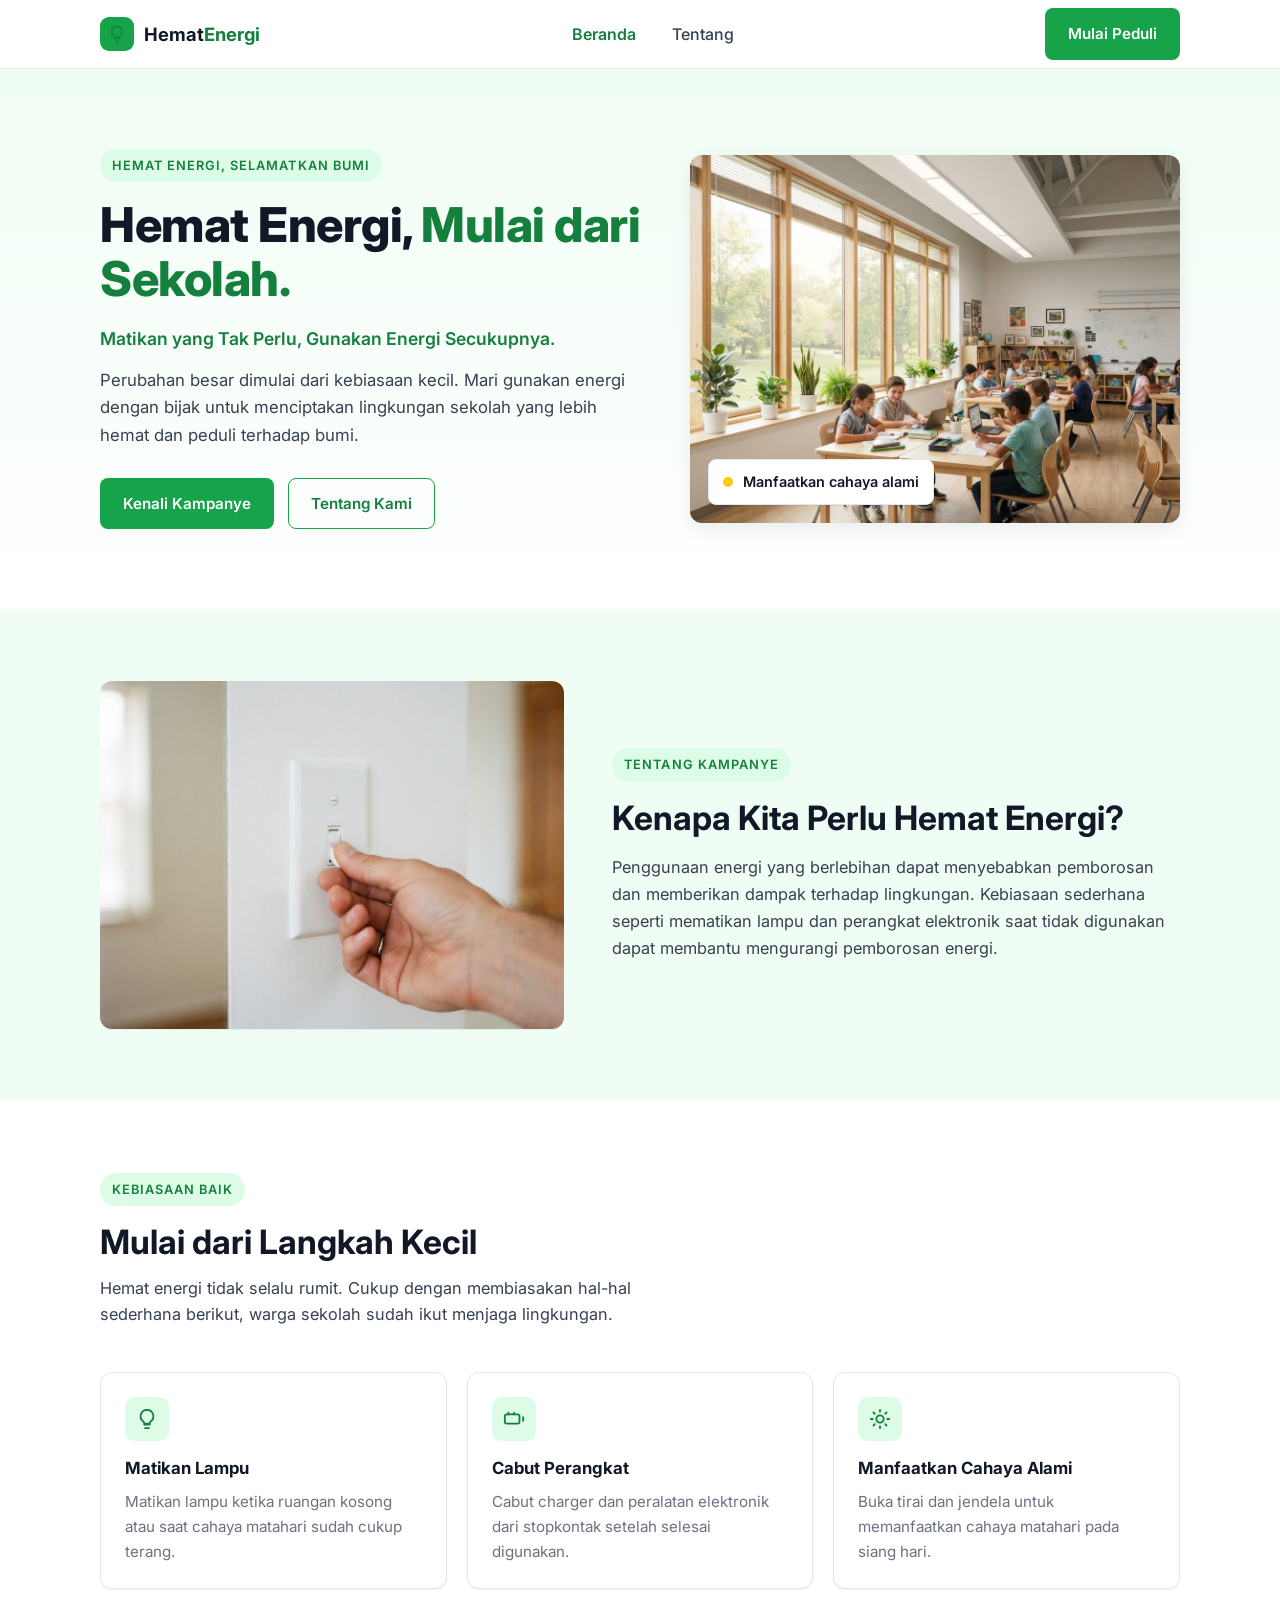
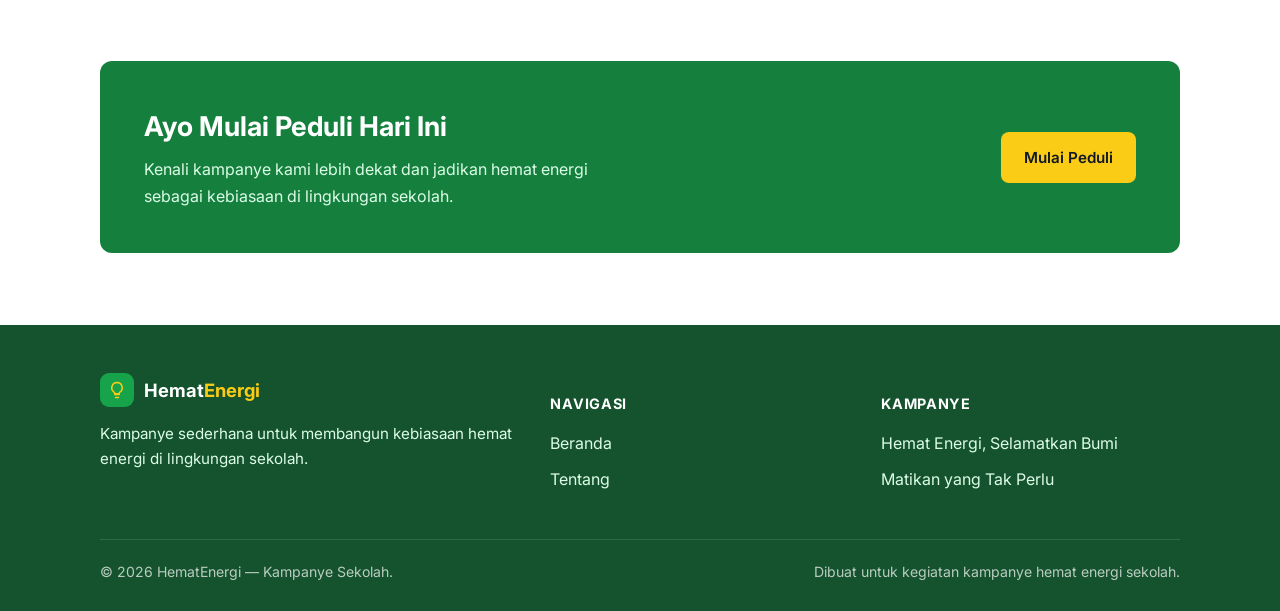
==== index.html @ 04ebcbec "first commit" ====
<!DOCTYPE html>
<html lang="id">
  <head>
    <meta charset="UTF-8" />
    <meta name="viewport" content="width=device-width, initial-scale=1.0" />
    <title>Hemat Energi, Selamatkan Bumi — Beranda</title>
    <meta
      name="description"
      content="Kampanye sederhana untuk mengajak warga sekolah membiasakan perilaku hemat energi. Matikan yang tak perlu, gunakan energi secukupnya."
    />
    <meta name="theme-color" content="#15803d" />
    <link
      rel="preconnect"
      href="https://fonts.googleapis.com"
    />
    <link rel="preconnect" href="https://fonts.gstatic.com" crossorigin />
    <link
      href="https://fonts.googleapis.com/css2?family=Inter:wght@400;500;600;700;800&display=swap"
      rel="stylesheet"
    />
    <link rel="stylesheet" href="css/style.css" />
  </head>
  <body>
    <!-- ===================== NAVBAR ===================== -->
    <header class="navbar">
      <div class="container navbar__inner">
        <a class="brand" href="index.html" aria-label="HematEnergi - Beranda">
          <span class="brand__mark" aria-hidden="true">
            <svg viewBox="0 0 24 24" fill="none" stroke="currentColor" stroke-width="2" stroke-linecap="round" stroke-linejoin="round">
              <path d="M9 18h6" />
              <path d="M10 22h4" />
              <path d="M12 2a7 7 0 0 0-4 12.7c.6.5 1 1.3 1 2.1V17h6v-.2c0-.8.4-1.6 1-2.1A7 7 0 0 0 12 2Z" />
            </svg>
          </span>
          <strong>Hemat<span>Energi</span></strong>
        </a>

        <nav aria-label="Navigasi utama">
          <ul class="nav-links" id="navLinks">
            <li><a href="index.html" class="is-active">Beranda</a></li>
            <li><a href="tentang.html">Tentang</a></li>
          </ul>
        </nav>

        <div class="nav-actions">
          <a href="tentang.html" class="btn btn--primary">Mulai Peduli</a>
          <button
            class="nav-toggle"
            aria-label="Buka menu navigasi"
            aria-controls="navLinks"
            aria-expanded="false"
          >
            <span></span>
            <span></span>
            <span></span>
          </button>
        </div>
      </div>
    </header>

    <main>
      <!-- ===================== HERO ===================== -->
      <section class="hero">
        <div class="container hero__grid">
          <div class="hero__content reveal">
            <span class="eyebrow">Hemat Energi, Selamatkan Bumi</span>
            <h1 class="hero__title">
              Hemat Energi, <em>Mulai dari Sekolah.</em>
            </h1>
            <p class="hero__tagline">
              Matikan yang Tak Perlu, Gunakan Energi Secukupnya.
            </p>
            <p class="hero__desc">
              Perubahan besar dimulai dari kebiasaan kecil. Mari gunakan energi
              dengan bijak untuk menciptakan lingkungan sekolah yang lebih hemat
              dan peduli terhadap bumi.
            </p>
            <div class="hero__actions">
              <a href="#kampanye" class="btn btn--primary">Kenali Kampanye</a>
              <a href="tentang.html" class="btn btn--ghost">Tentang Kami</a>
            </div>
          </div>

          <div class="hero__media reveal">
            <img
              src="assets/hero.png"
              alt="Ruang kelas sekolah yang terang oleh cahaya matahari alami dengan lampu hemat energi"
            />
            <div class="hero__badge">
              <span class="dot" aria-hidden="true"></span>
              Manfaatkan cahaya alami
            </div>
          </div>
        </div>
      </section>

      <!-- ===================== KENAPA HEMAT ENERGI ===================== -->
      <section class="section section--muted" id="kampanye">
        <div class="container info__grid">
          <div class="info__media reveal">
            <img
              src="assets/why.png"
              alt="Tangan mematikan saklar lampu di dinding saat ruangan tidak digunakan"
            />
          </div>
          <div class="info__body reveal">
            <span class="eyebrow">Tentang Kampanye</span>
            <h2 class="section-title">Kenapa Kita Perlu Hemat Energi?</h2>
            <p class="section-text">
              Penggunaan energi yang berlebihan dapat menyebabkan pemborosan dan
              memberikan dampak terhadap lingkungan. Kebiasaan sederhana seperti
              mematikan lampu dan perangkat elektronik saat tidak digunakan dapat
              membantu mengurangi pemborosan energi.
            </p>
          </div>
        </div>
      </section>

      <!-- ===================== KEBIASAAN SEDERHANA ===================== -->
      <section class="section">
        <div class="container">
          <div class="reveal" style="max-width: 60ch;">
            <span class="eyebrow">Kebiasaan Baik</span>
            <h2 class="section-title">Mulai dari Langkah Kecil</h2>
            <p class="section-text" style="margin-top: 12px;">
              Hemat energi tidak selalu rumit. Cukup dengan membiasakan hal-hal
              sederhana berikut, warga sekolah sudah ikut menjaga lingkungan.
            </p>
          </div>

          <div class="cards">
            <article class="card reveal">
              <span class="card__icon" aria-hidden="true">
                <svg viewBox="0 0 24 24" fill="none" stroke="currentColor" stroke-width="2" stroke-linecap="round" stroke-linejoin="round">
                  <path d="M9 18h6" /><path d="M10 22h4" />
                  <path d="M12 2a7 7 0 0 0-4 12.7c.6.5 1 1.3 1 2.1V17h6v-.2c0-.8.4-1.6 1-2.1A7 7 0 0 0 12 2Z" />
                </svg>
              </span>
              <h3>Matikan Lampu</h3>
              <p>
                Matikan lampu ketika ruangan kosong atau saat cahaya matahari
                sudah cukup terang.
              </p>
            </article>

            <article class="card reveal">
              <span class="card__icon" aria-hidden="true">
                <svg viewBox="0 0 24 24" fill="none" stroke="currentColor" stroke-width="2" stroke-linecap="round" stroke-linejoin="round">
                  <rect x="2" y="7" width="16" height="10" rx="2" />
                  <path d="M22 10v4" /><path d="M6 7V5" /><path d="M12 7V5" />
                </svg>
              </span>
              <h3>Cabut Perangkat</h3>
              <p>
                Cabut charger dan peralatan elektronik dari stopkontak setelah
                selesai digunakan.
              </p>
            </article>

            <article class="card reveal">
              <span class="card__icon" aria-hidden="true">
                <svg viewBox="0 0 24 24" fill="none" stroke="currentColor" stroke-width="2" stroke-linecap="round" stroke-linejoin="round">
                  <circle cx="12" cy="12" r="4" />
                  <path d="M12 2v2" /><path d="M12 20v2" /><path d="m4.9 4.9 1.4 1.4" />
                  <path d="m17.7 17.7 1.4 1.4" /><path d="M2 12h2" /><path d="M20 12h2" />
                  <path d="m6.3 17.7-1.4 1.4" /><path d="m19.1 4.9-1.4 1.4" />
                </svg>
              </span>
              <h3>Manfaatkan Cahaya Alami</h3>
              <p>
                Buka tirai dan jendela untuk memanfaatkan cahaya matahari pada
                siang hari.
              </p>
            </article>
          </div>
        </div>
      </section>

      <!-- ===================== CTA ===================== -->
      <section class="section" style="padding-top: 0;">
        <div class="container">
          <div class="cta reveal">
            <div>
              <h2>Ayo Mulai Peduli Hari Ini</h2>
              <p>
                Kenali kampanye kami lebih dekat dan jadikan hemat energi sebagai
                kebiasaan di lingkungan sekolah.
              </p>
            </div>
            <a href="tentang.html" class="btn btn--accent">Mulai Peduli</a>
          </div>
        </div>
      </section>
    </main>

    <!-- ===================== FOOTER ===================== -->
    <footer class="footer">
      <div class="container">
        <div class="footer__grid">
          <div>
            <a class="brand" href="index.html">
              <span class="brand__mark" aria-hidden="true">
                <svg viewBox="0 0 24 24" fill="none" stroke="currentColor" stroke-width="2" stroke-linecap="round" stroke-linejoin="round">
                  <path d="M9 18h6" /><path d="M10 22h4" />
                  <path d="M12 2a7 7 0 0 0-4 12.7c.6.5 1 1.3 1 2.1V17h6v-.2c0-.8.4-1.6 1-2.1A7 7 0 0 0 12 2Z" />
                </svg>
              </span>
              <strong>Hemat<span>Energi</span></strong>
            </a>
            <p class="footer__about">
              Kampanye sederhana untuk membangun kebiasaan hemat energi di
              lingkungan sekolah.
            </p>
          </div>

          <div>
            <h4>Navigasi</h4>
            <ul>
              <li><a href="index.html">Beranda</a></li>
              <li><a href="tentang.html">Tentang</a></li>
            </ul>
          </div>

          <div>
            <h4>Kampanye</h4>
            <ul>
              <li>Hemat Energi, Selamatkan Bumi</li>
              <li>Matikan yang Tak Perlu</li>
            </ul>
          </div>
        </div>

        <div class="footer__bottom">
          <span>&copy; <span data-year>2026</span> HematEnergi — Kampanye Sekolah.</span>
          <span>Dibuat untuk kegiatan kampanye hemat energi sekolah.</span>
        </div>
      </div>
    </footer>

    <script src="js/script.js"></script>
  </body>
</html>
---- css/style.css ----
/* =========================================================
   Hemat Energi, Selamatkan Bumi — Fase 1
   Stylesheet utama
   ========================================================= */

/* ---------- Design Tokens ---------- */
:root {
  --green-900: #14532d;
  --green-700: #15803d;
  --green-600: #16a34a;
  --green-100: #dcfce7;
  --green-50: #f0fdf4;

  --yellow-500: #eab308;
  --yellow-400: #facc15;
  --yellow-100: #fef9c3;

  --white: #ffffff;
  --ink-900: #111827;
  --ink-700: #374151;
  --ink-500: #6b7280;
  --line: #e5e7eb;

  --radius: 12px;
  --radius-sm: 8px;
  --shadow-sm: 0 1px 2px rgba(17, 24, 39, 0.06);
  --shadow-md: 0 6px 18px rgba(17, 24, 39, 0.08);

  --container: 1120px;
  --font: "Inter", system-ui, -apple-system, "Segoe UI", Roboto, Helvetica, Arial, sans-serif;
}

/* ---------- Reset ---------- */
*,
*::before,
*::after {
  box-sizing: border-box;
}

html {
  scroll-behavior: smooth;
}

body {
  margin: 0;
  font-family: var(--font);
  color: var(--ink-900);
  background-color: var(--white);
  line-height: 1.65;
  -webkit-font-smoothing: antialiased;
}

img {
  max-width: 100%;
  height: auto;
  display: block;
}

a {
  color: inherit;
  text-decoration: none;
}

h1,
h2,
h3,
p {
  margin: 0;
}

/* ---------- Layout Helpers ---------- */
.container {
  width: 100%;
  max-width: var(--container);
  margin-inline: auto;
  padding-inline: 20px;
}

.section {
  padding-block: 72px;
}

.section--muted {
  background-color: var(--green-50);
}

.eyebrow {
  display: inline-block;
  font-size: 0.8rem;
  font-weight: 600;
  letter-spacing: 0.08em;
  text-transform: uppercase;
  color: var(--green-700);
  background-color: var(--green-100);
  padding: 6px 12px;
  border-radius: 999px;
  margin-bottom: 16px;
}

.section-title {
  font-size: clamp(1.5rem, 3vw, 2.1rem);
  font-weight: 700;
  color: var(--ink-900);
  line-height: 1.2;
}

.section-text {
  color: var(--ink-700);
  font-size: 1.02rem;
  max-width: 62ch;
}

/* ---------- Buttons ---------- */
.btn {
  display: inline-flex;
  align-items: center;
  justify-content: center;
  gap: 8px;
  font-weight: 600;
  font-size: 0.95rem;
  padding: 12px 22px;
  border-radius: var(--radius-sm);
  border: 1px solid transparent;
  cursor: pointer;
  transition: background-color 0.2s ease, color 0.2s ease,
    border-color 0.2s ease, transform 0.15s ease;
}

.btn--primary {
  background-color: var(--green-600);
  color: var(--white);
}

.btn--primary:hover {
  background-color: var(--green-700);
  transform: translateY(-1px);
}

.btn--accent {
  background-color: var(--yellow-400);
  color: var(--ink-900);
}

.btn--accent:hover {
  background-color: var(--yellow-500);
  transform: translateY(-1px);
}

.btn--ghost {
  background-color: transparent;
  color: var(--green-700);
  border-color: var(--green-600);
}

.btn--ghost:hover {
  background-color: var(--green-50);
}

/* ---------- Navbar ---------- */
.navbar {
  position: sticky;
  top: 0;
  z-index: 50;
  background-color: rgba(255, 255, 255, 0.92);
  backdrop-filter: saturate(160%) blur(6px);
  border-bottom: 1px solid var(--line);
}

.navbar__inner {
  display: flex;
  align-items: center;
  justify-content: space-between;
  height: 68px;
}

.brand {
  display: flex;
  align-items: center;
  gap: 10px;
  font-weight: 700;
  font-size: 1.15rem;
  color: var(--ink-900);
}

.brand__mark {
  display: inline-flex;
  align-items: center;
  justify-content: center;
  width: 34px;
  height: 34px;
  border-radius: 9px;
  background-color: var(--green-600);
  color: var(--white);
}

.brand__mark svg {
  width: 18px;
  height: 18px;
}

.brand strong {
  font-weight: 700;
}
.brand span {
  color: var(--green-700);
}

.nav-links {
  display: flex;
  align-items: center;
  gap: 8px;
  list-style: none;
  margin: 0;
  padding: 0;
}

.nav-links a {
  display: inline-block;
  padding: 8px 14px;
  border-radius: var(--radius-sm);
  font-weight: 500;
  color: var(--ink-700);
  transition: color 0.2s ease, background-color 0.2s ease;
}

.nav-links a:hover {
  color: var(--green-700);
  background-color: var(--green-50);
}

.nav-links a.is-active {
  color: var(--green-700);
  font-weight: 600;
}

.nav-actions {
  display: flex;
  align-items: center;
  gap: 12px;
}

/* Hamburger */
.nav-toggle {
  display: none;
  flex-direction: column;
  justify-content: center;
  gap: 5px;
  width: 42px;
  height: 42px;
  border: 1px solid var(--line);
  border-radius: var(--radius-sm);
  background-color: var(--white);
  cursor: pointer;
}

.nav-toggle span {
  display: block;
  width: 20px;
  height: 2px;
  margin-inline: auto;
  background-color: var(--ink-900);
  transition: transform 0.25s ease, opacity 0.2s ease;
}

/* ---------- Hero ---------- */
.hero {
  padding-block: 80px;
  background: linear-gradient(180deg, var(--green-50) 0%, var(--white) 100%);
}

.hero__grid {
  display: grid;
  grid-template-columns: 1.05fr 0.95fr;
  gap: 48px;
  align-items: center;
}

.hero__title {
  font-size: clamp(2rem, 4.5vw, 3rem);
  font-weight: 800;
  line-height: 1.12;
  letter-spacing: -0.01em;
  color: var(--ink-900);
}

.hero__title em {
  font-style: normal;
  color: var(--green-700);
}

.hero__tagline {
  margin-top: 18px;
  font-size: 1.1rem;
  font-weight: 600;
  color: var(--green-700);
}

.hero__desc {
  margin-top: 14px;
  font-size: 1.05rem;
  color: var(--ink-700);
  max-width: 54ch;
}

.hero__actions {
  margin-top: 28px;
  display: flex;
  flex-wrap: wrap;
  gap: 14px;
}

.hero__media {
  position: relative;
}

.hero__media img {
  width: 100%;
  border-radius: var(--radius);
  box-shadow: var(--shadow-md);
  object-fit: cover;
  aspect-ratio: 4 / 3;
}

.hero__badge {
  position: absolute;
  left: 18px;
  bottom: 18px;
  display: flex;
  align-items: center;
  gap: 10px;
  background-color: var(--white);
  border: 1px solid var(--line);
  border-radius: var(--radius-sm);
  padding: 10px 14px;
  box-shadow: var(--shadow-sm);
  font-size: 0.9rem;
  font-weight: 600;
  color: var(--ink-900);
}

.hero__badge .dot {
  width: 10px;
  height: 10px;
  border-radius: 50%;
  background-color: var(--yellow-400);
}

/* ---------- Info / Why ---------- */
.info__grid {
  display: grid;
  grid-template-columns: 0.9fr 1.1fr;
  gap: 48px;
  align-items: center;
}

.info__media img {
  width: 100%;
  border-radius: var(--radius);
  box-shadow: var(--shadow-sm);
  object-fit: cover;
  aspect-ratio: 4 / 3;
}

.info__body .section-title {
  margin-bottom: 16px;
}

/* Simple value cards (perilaku, bukan data) */
.cards {
  display: grid;
  grid-template-columns: repeat(3, 1fr);
  gap: 20px;
  margin-top: 44px;
}

.card {
  background-color: var(--white);
  border: 1px solid var(--line);
  border-radius: var(--radius);
  padding: 24px;
  box-shadow: var(--shadow-sm);
  transition: transform 0.2s ease, box-shadow 0.2s ease;
}

.card:hover {
  transform: translateY(-3px);
  box-shadow: var(--shadow-md);
}

.card__icon {
  display: inline-flex;
  align-items: center;
  justify-content: center;
  width: 44px;
  height: 44px;
  border-radius: 10px;
  background-color: var(--green-100);
  color: var(--green-700);
  margin-bottom: 14px;
}

.card__icon svg {
  width: 22px;
  height: 22px;
}

.card h3 {
  font-size: 1.05rem;
  font-weight: 700;
  margin-bottom: 6px;
}

.card p {
  color: var(--ink-500);
  font-size: 0.95rem;
}

/* ---------- CTA strip ---------- */
.cta {
  background-color: var(--green-700);
  color: var(--white);
  border-radius: var(--radius);
  padding: 44px;
  display: flex;
  align-items: center;
  justify-content: space-between;
  gap: 24px;
  flex-wrap: wrap;
}

.cta h2 {
  font-size: clamp(1.3rem, 2.5vw, 1.7rem);
  font-weight: 700;
}

.cta p {
  color: var(--green-100);
  margin-top: 6px;
  max-width: 48ch;
}

/* ---------- Page header (Tentang) ---------- */
.page-header {
  background: linear-gradient(180deg, var(--green-50) 0%, var(--white) 100%);
  padding-block: 64px;
  border-bottom: 1px solid var(--line);
}

.page-header h1 {
  font-size: clamp(1.8rem, 4vw, 2.6rem);
  font-weight: 800;
  color: var(--ink-900);
}

.page-header p {
  margin-top: 12px;
  color: var(--ink-700);
  font-size: 1.05rem;
  max-width: 60ch;
}

/* ---------- About content ---------- */
.prose h2 {
  font-size: 1.4rem;
  font-weight: 700;
  margin-bottom: 12px;
  color: var(--ink-900);
}

.prose p {
  color: var(--ink-700);
  margin-bottom: 18px;
}

.about__grid {
  display: grid;
  grid-template-columns: repeat(2, 1fr);
  gap: 24px;
  margin-top: 12px;
}

.panel {
  background-color: var(--white);
  border: 1px solid var(--line);
  border-radius: var(--radius);
  padding: 26px;
  box-shadow: var(--shadow-sm);
}

.panel h3 {
  display: flex;
  align-items: center;
  gap: 10px;
  font-size: 1.1rem;
  font-weight: 700;
  margin-bottom: 12px;
}

.panel h3 svg {
  width: 20px;
  height: 20px;
  color: var(--green-700);
}

.panel ul {
  margin: 0;
  padding-left: 20px;
  color: var(--ink-700);
}

.panel ul li {
  margin-bottom: 8px;
}

/* Identity table */
.identity {
  margin-top: 28px;
  border: 1px solid var(--line);
  border-radius: var(--radius);
  overflow: hidden;
}

.identity__head {
  background-color: var(--green-700);
  color: var(--white);
  padding: 16px 22px;
  font-weight: 700;
}

.identity dl {
  margin: 0;
  display: grid;
  grid-template-columns: 220px 1fr;
}

.identity dt,
.identity dd {
  margin: 0;
  padding: 14px 22px;
  border-top: 1px solid var(--line);
}

.identity dt {
  font-weight: 600;
  color: var(--ink-900);
  background-color: var(--green-50);
}

.identity dd {
  color: var(--ink-700);
}

/* ---------- Footer ---------- */
.footer {
  background-color: var(--green-900);
  color: var(--green-100);
  padding-block: 48px 28px;
}

.footer__grid {
  display: grid;
  grid-template-columns: 1.4fr 1fr 1fr;
  gap: 32px;
}

.footer .brand {
  color: var(--white);
}

.footer .brand span {
  color: var(--yellow-400);
}

.footer__about {
  margin-top: 14px;
  color: var(--green-100);
  max-width: 42ch;
  font-size: 0.95rem;
}

.footer h4 {
  color: var(--white);
  font-size: 0.9rem;
  letter-spacing: 0.05em;
  text-transform: uppercase;
  margin-bottom: 14px;
}

.footer ul {
  list-style: none;
  margin: 0;
  padding: 0;
}

.footer ul li {
  margin-bottom: 10px;
}

.footer ul a {
  color: var(--green-100);
  transition: color 0.2s ease;
}

.footer ul a:hover {
  color: var(--yellow-400);
}

.footer__bottom {
  margin-top: 36px;
  padding-top: 20px;
  border-top: 1px solid rgba(255, 255, 255, 0.12);
  display: flex;
  align-items: center;
  justify-content: space-between;
  gap: 12px;
  flex-wrap: wrap;
  font-size: 0.88rem;
  color: rgba(255, 255, 255, 0.7);
}

/* ---------- Subtle reveal animation ---------- */
.reveal {
  opacity: 0;
  transform: translateY(16px);
  transition: opacity 0.6s ease, transform 0.6s ease;
}

.reveal.is-visible {
  opacity: 1;
  transform: none;
}

@media (prefers-reduced-motion: reduce) {
  html {
    scroll-behavior: auto;
  }
  .reveal {
    opacity: 1;
    transform: none;
    transition: none;
  }
}

/* =========================================================
   Responsive
   ========================================================= */
@media (max-width: 900px) {
  .hero__grid,
  .info__grid {
    grid-template-columns: 1fr;
    gap: 36px;
  }

  .info__media {
    order: -1;
  }

  .cards {
    grid-template-columns: 1fr 1fr;
  }

  .footer__grid {
    grid-template-columns: 1fr 1fr;
  }
}

@media (max-width: 720px) {
  .nav-toggle {
    display: flex;
  }

  .nav-links {
    position: absolute;
    top: 68px;
    left: 0;
    right: 0;
    flex-direction: column;
    align-items: stretch;
    gap: 4px;
    background-color: var(--white);
    border-bottom: 1px solid var(--line);
    padding: 12px 20px 18px;
    box-shadow: var(--shadow-md);
    display: none;
  }

  .nav-links.is-open {
    display: flex;
  }

  .nav-links a {
    padding: 12px 14px;
  }

  /* Keep CTA button visible in navbar but hide on very small screens */
  .nav-actions .btn {
    padding: 10px 16px;
    font-size: 0.9rem;
  }
}

@media (max-width: 560px) {
  .section {
    padding-block: 52px;
  }

  .cards,
  .about__grid,
  .footer__grid {
    grid-template-columns: 1fr;
  }

  .identity dl {
    grid-template-columns: 1fr;
  }

  .identity dt {
    border-top: 1px solid var(--line);
  }

  .identity dd {
    border-top: none;
    padding-top: 4px;
  }

  .cta {
    padding: 28px;
  }

  .hero__actions {
    width: 100%;
  }

  .hero__actions .btn {
    flex: 1 1 auto;
  }
}
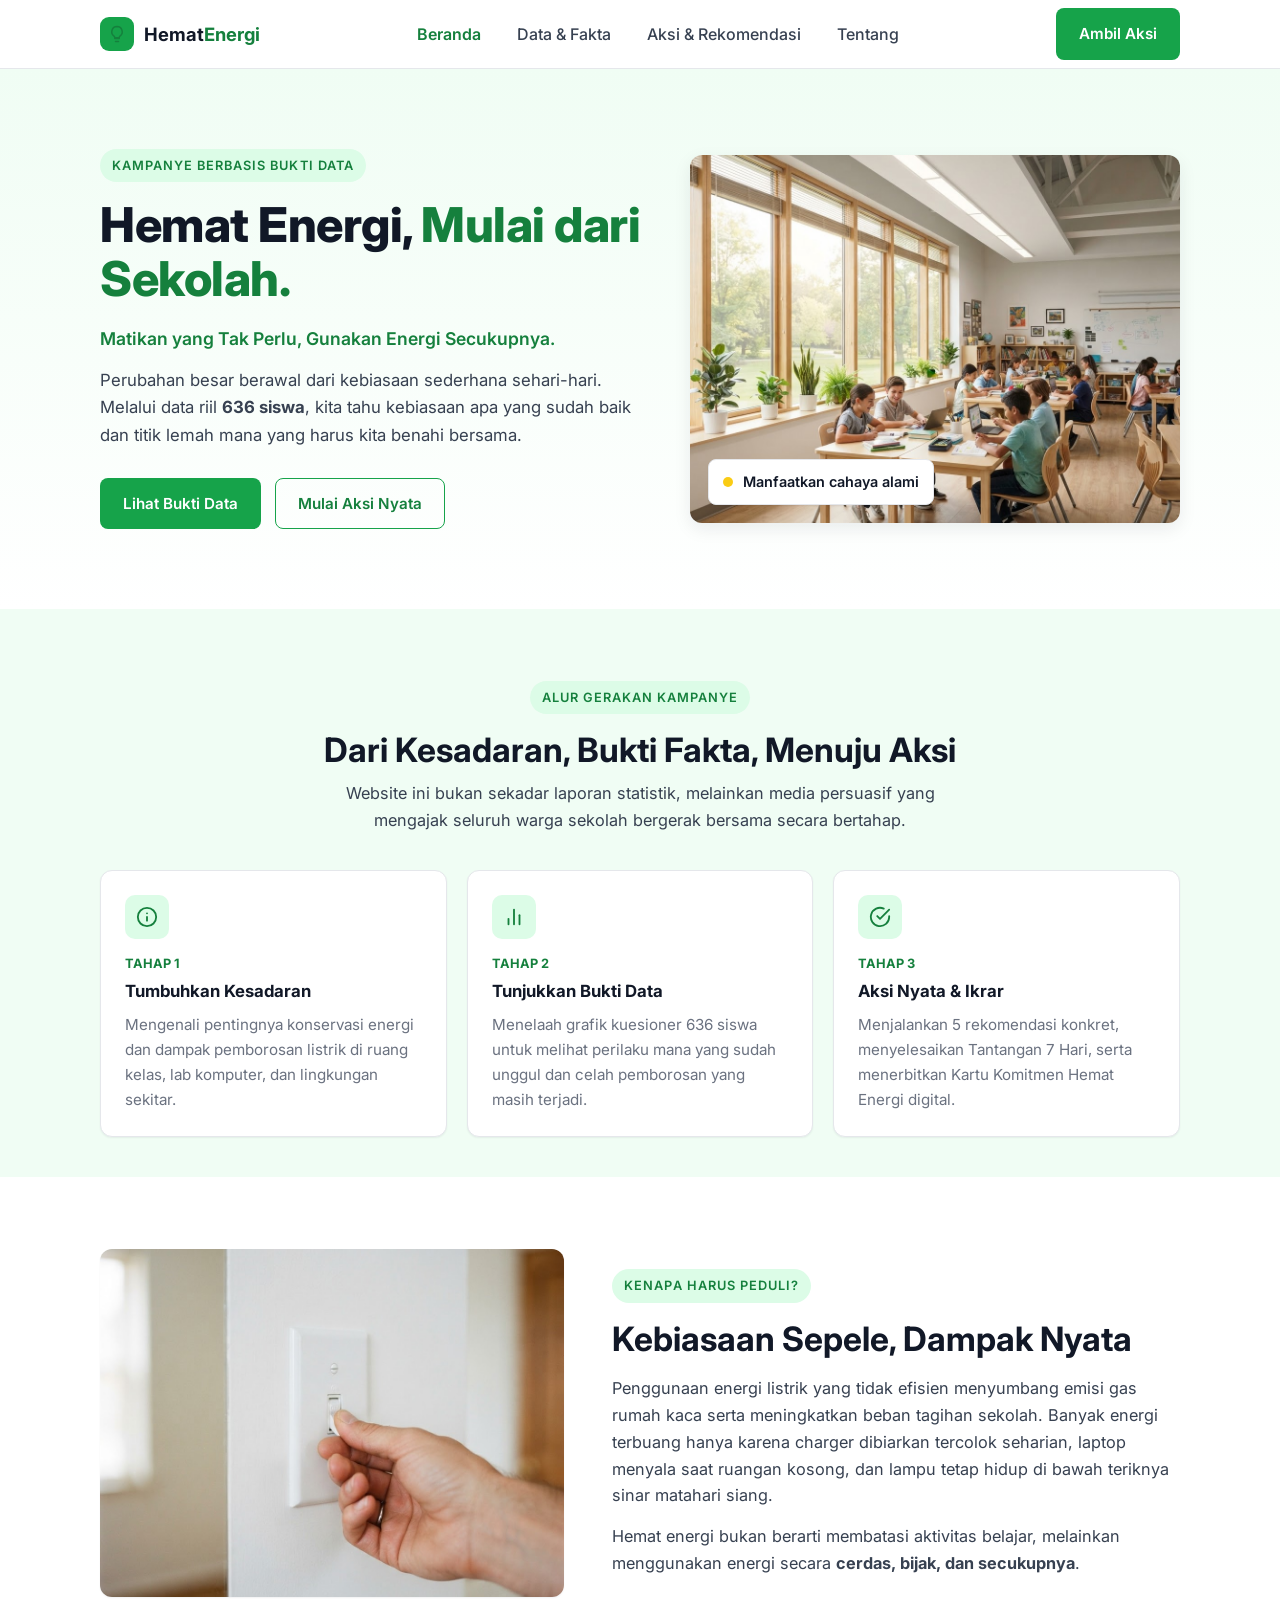
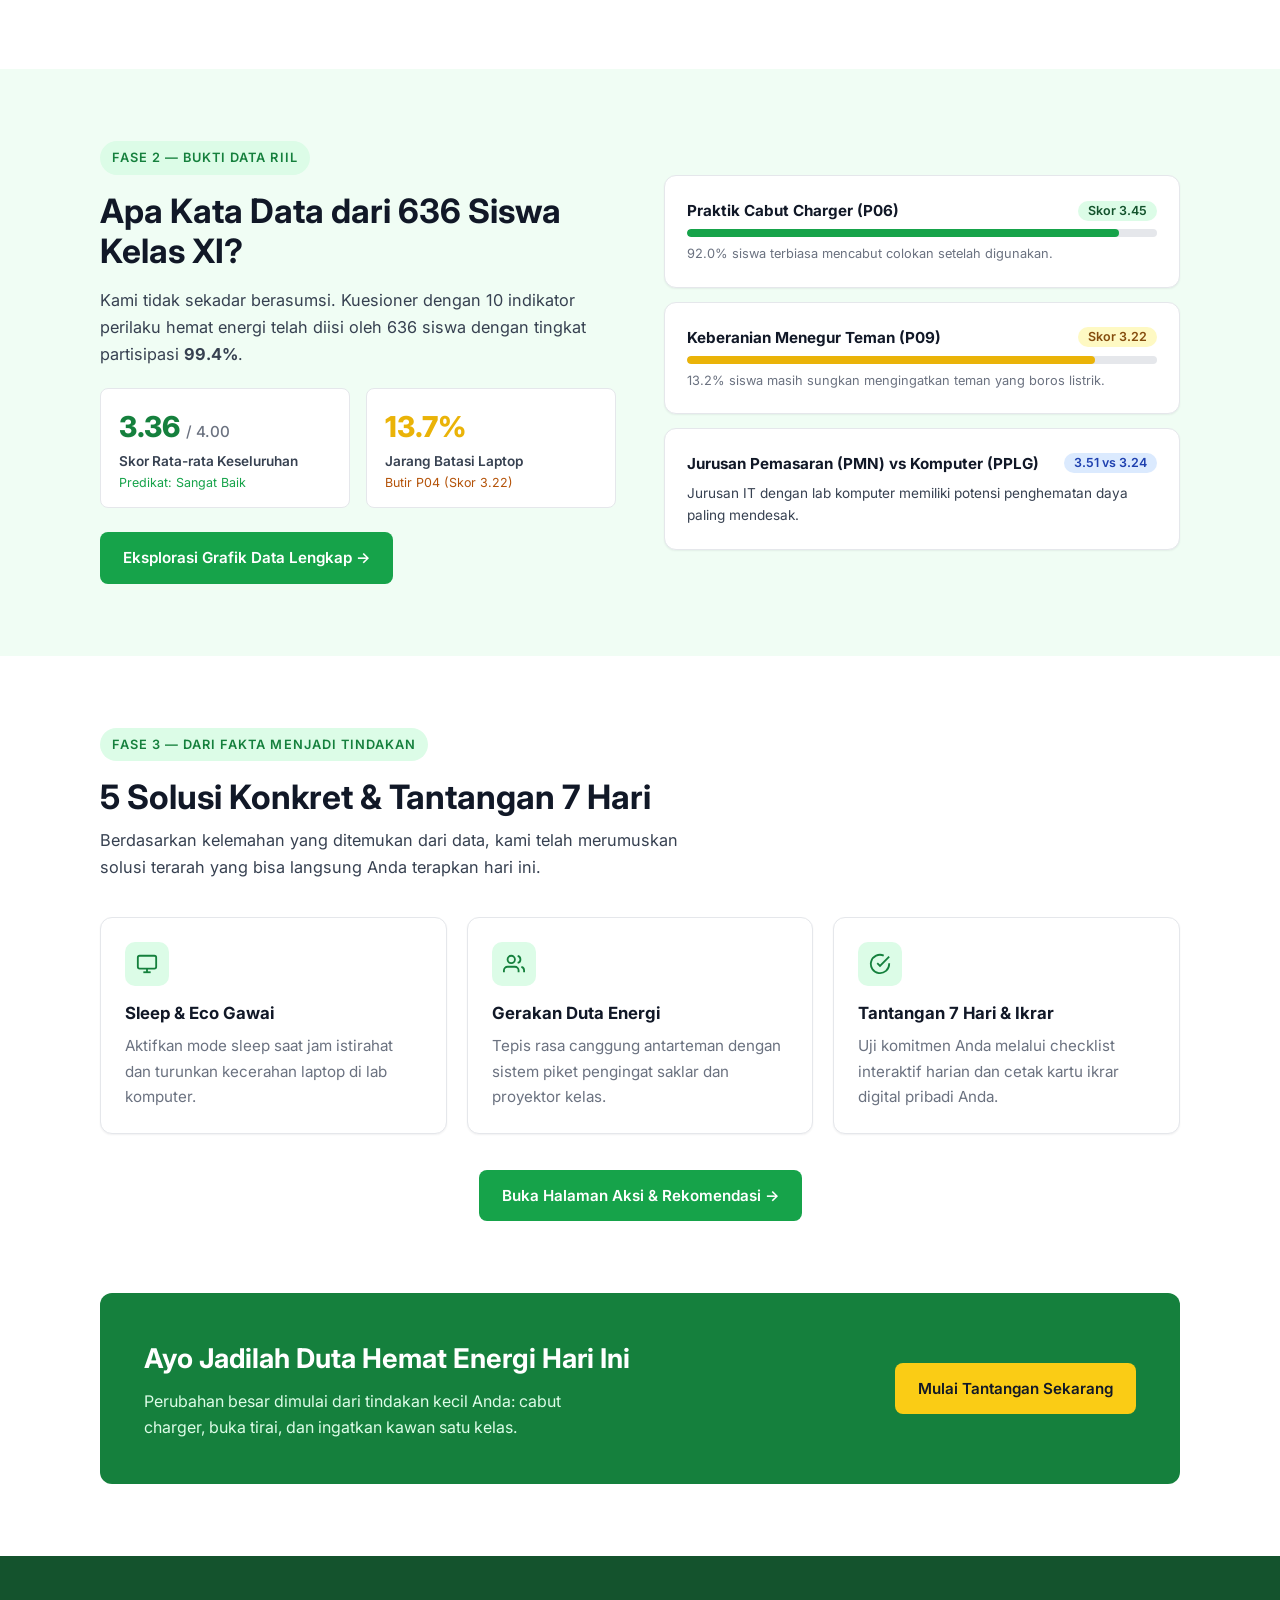
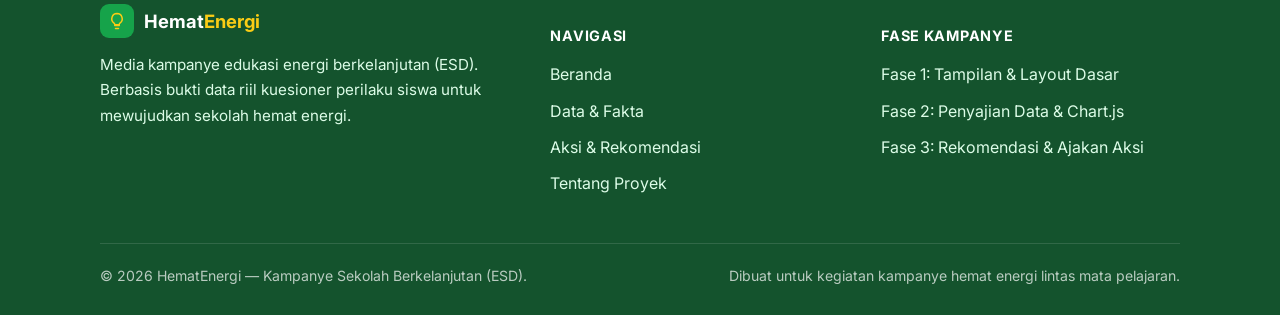
==== commit cf978ba9: "Update kampanye hemat energi" ====
--- a/index.html
+++ b/index.html
@@ -6,13 +6,10 @@
     <title>Hemat Energi, Selamatkan Bumi — Beranda</title>
     <meta
       name="description"
-      content="Kampanye sederhana untuk mengajak warga sekolah membiasakan perilaku hemat energi. Matikan yang tak perlu, gunakan energi secukupnya."
+      content="Kampanye persuasif berbasis bukti data untuk mengajak seluruh warga sekolah membiasakan perilaku hemat energi. Matikan yang tak perlu, gunakan energi secukupnya."
     />
     <meta name="theme-color" content="#15803d" />
-    <link
-      rel="preconnect"
-      href="https://fonts.googleapis.com"
-    />
+    <link rel="preconnect" href="https://fonts.googleapis.com" />
     <link rel="preconnect" href="https://fonts.gstatic.com" crossorigin />
     <link
       href="https://fonts.googleapis.com/css2?family=Inter:wght@400;500;600;700;800&display=swap"
@@ -38,12 +35,14 @@
         <nav aria-label="Navigasi utama">
           <ul class="nav-links" id="navLinks">
             <li><a href="index.html" class="is-active">Beranda</a></li>
+            <li><a href="data.html">Data &amp; Fakta</a></li>
+            <li><a href="aksi.html">Aksi &amp; Rekomendasi</a></li>
             <li><a href="tentang.html">Tentang</a></li>
           </ul>
         </nav>
 
         <div class="nav-actions">
-          <a href="tentang.html" class="btn btn--primary">Mulai Peduli</a>
+          <a href="aksi.html" class="btn btn--primary">Ambil Aksi</a>
           <button
             class="nav-toggle"
             aria-label="Buka menu navigasi"
@@ -63,7 +62,7 @@
       <section class="hero">
         <div class="container hero__grid">
           <div class="hero__content reveal">
-            <span class="eyebrow">Hemat Energi, Selamatkan Bumi</span>
+            <span class="eyebrow">Kampanye Berbasis Bukti Data</span>
             <h1 class="hero__title">
               Hemat Energi, <em>Mulai dari Sekolah.</em>
             </h1>
@@ -71,13 +70,13 @@
               Matikan yang Tak Perlu, Gunakan Energi Secukupnya.
             </p>
             <p class="hero__desc">
-              Perubahan besar dimulai dari kebiasaan kecil. Mari gunakan energi
-              dengan bijak untuk menciptakan lingkungan sekolah yang lebih hemat
-              dan peduli terhadap bumi.
+              Perubahan besar berawal dari kebiasaan sederhana sehari-hari. 
+              Melalui data riil <strong>636 siswa</strong>, kita tahu kebiasaan apa yang sudah baik 
+              dan titik lemah mana yang harus kita benahi bersama.
             </p>
             <div class="hero__actions">
-              <a href="#kampanye" class="btn btn--primary">Kenali Kampanye</a>
-              <a href="tentang.html" class="btn btn--ghost">Tentang Kami</a>
+              <a href="data.html" class="btn btn--primary">Lihat Bukti Data</a>
+              <a href="aksi.html" class="btn btn--ghost">Mulai Aksi Nyata</a>
             </div>
           </div>
 
@@ -94,8 +93,68 @@
         </div>
       </section>
 
+      <!-- ===================== ALUR KAMPANYE ===================== -->
+      <section class="section section--muted" style="padding-bottom: 40px;">
+        <div class="container">
+          <div class="reveal" style="text-align: center; max-width: 68ch; margin-inline: auto; margin-bottom: 36px;">
+            <span class="eyebrow">Alur Gerakan Kampanye</span>
+            <h2 class="section-title">Dari Kesadaran, Bukti Fakta, Menuju Aksi</h2>
+            <p class="section-text" style="margin-inline: auto; margin-top: 10px;">
+              Website ini bukan sekadar laporan statistik, melainkan media persuasif yang mengajak 
+              seluruh warga sekolah bergerak bersama secara bertahap.
+            </p>
+          </div>
+
+          <div class="cards" style="margin-top: 0;">
+            <article class="card reveal">
+              <span class="card__icon" aria-hidden="true">
+                <svg viewBox="0 0 24 24" fill="none" stroke="currentColor" stroke-width="2" stroke-linecap="round" stroke-linejoin="round">
+                  <circle cx="12" cy="12" r="10" />
+                  <path d="M12 16v-4" />
+                  <path d="M12 8h.01" />
+                </svg>
+              </span>
+              <div style="font-size: 0.8rem; font-weight: 700; color: var(--green-700); text-transform: uppercase;">Tahap 1</div>
+              <h3 style="margin-top: 4px;">Tumbuhkan Kesadaran</h3>
+              <p>
+                Mengenali pentingnya konservasi energi dan dampak pemborosan listrik di ruang kelas, lab komputer, dan lingkungan sekitar.
+              </p>
+            </article>
+
+            <article class="card reveal">
+              <span class="card__icon" aria-hidden="true">
+                <svg viewBox="0 0 24 24" fill="none" stroke="currentColor" stroke-width="2" stroke-linecap="round" stroke-linejoin="round">
+                  <line x1="18" y1="20" x2="18" y2="10" />
+                  <line x1="12" y1="20" x2="12" y2="4" />
+                  <line x1="6" y1="20" x2="6" y2="14" />
+                </svg>
+              </span>
+              <div style="font-size: 0.8rem; font-weight: 700; color: var(--green-700); text-transform: uppercase;">Tahap 2</div>
+              <h3 style="margin-top: 4px;">Tunjukkan Bukti Data</h3>
+              <p>
+                Menelaah grafik kuesioner 636 siswa untuk melihat perilaku mana yang sudah unggul dan celah pemborosan yang masih terjadi.
+              </p>
+            </article>
+
+            <article class="card reveal">
+              <span class="card__icon" aria-hidden="true">
+                <svg viewBox="0 0 24 24" fill="none" stroke="currentColor" stroke-width="2" stroke-linecap="round" stroke-linejoin="round">
+                  <path d="M22 11.08V12a10 10 0 1 1-5.93-9.14" />
+                  <polyline points="22 4 12 14.01 9 11.01" />
+                </svg>
+              </span>
+              <div style="font-size: 0.8rem; font-weight: 700; color: var(--green-700); text-transform: uppercase;">Tahap 3</div>
+              <h3 style="margin-top: 4px;">Aksi Nyata &amp; Ikrar</h3>
+              <p>
+                Menjalankan 5 rekomendasi konkret, menyelesaikan Tantangan 7 Hari, serta menerbitkan Kartu Komitmen Hemat Energi digital.
+              </p>
+            </article>
+          </div>
+        </div>
+      </section>
+
       <!-- ===================== KENAPA HEMAT ENERGI ===================== -->
-      <section class="section section--muted" id="kampanye">
+      <section class="section" id="kampanye">
         <div class="container info__grid">
           <div class="info__media reveal">
             <img
@@ -104,90 +163,154 @@
             />
           </div>
           <div class="info__body reveal">
-            <span class="eyebrow">Tentang Kampanye</span>
-            <h2 class="section-title">Kenapa Kita Perlu Hemat Energi?</h2>
+            <span class="eyebrow">Kenapa Harus Peduli?</span>
+            <h2 class="section-title">Kebiasaan Sepele, Dampak Nyata</h2>
+            <p class="section-text" style="margin-bottom: 14px;">
+              Penggunaan energi listrik yang tidak efisien menyumbang emisi gas rumah kaca 
+              serta meningkatkan beban tagihan sekolah. Banyak energi terbuang hanya karena 
+              charger dibiarkan tercolok seharian, laptop menyala saat ruangan kosong, 
+              dan lampu tetap hidup di bawah teriknya sinar matahari siang.
+            </p>
             <p class="section-text">
-              Penggunaan energi yang berlebihan dapat menyebabkan pemborosan dan
-              memberikan dampak terhadap lingkungan. Kebiasaan sederhana seperti
-              mematikan lampu dan perangkat elektronik saat tidak digunakan dapat
-              membantu mengurangi pemborosan energi.
-            </p>
-          </div>
-        </div>
-      </section>
-
-      <!-- ===================== KEBIASAAN SEDERHANA ===================== -->
+              Hemat energi bukan berarti membatasi aktivitas belajar, melainkan 
+              menggunakan energi secara <strong>cerdas, bijak, dan secukupnya</strong>.
+            </p>
+          </div>
+        </div>
+      </section>
+
+      <!-- ===================== TEASER FASE 2: DATA & FAKTA ===================== -->
+      <section class="section section--muted">
+        <div class="container">
+          <div class="info__grid" style="grid-template-columns: 1fr 1fr;">
+            <div class="info__body reveal">
+              <span class="eyebrow">Fase 2 — Bukti Data Riil</span>
+              <h2 class="section-title">Apa Kata Data dari 636 Siswa Kelas XI?</h2>
+              <p class="section-text" style="margin-top: 12px; margin-bottom: 20px;">
+                Kami tidak sekadar berasumsi. Kuesioner dengan 10 indikator perilaku hemat energi 
+                telah diisi oleh 636 siswa dengan tingkat partisipasi <strong>99.4%</strong>.
+              </p>
+
+              <div style="display: flex; gap: 16px; margin-bottom: 24px; flex-wrap: wrap;">
+                <div style="background-color: var(--white); border: 1px solid var(--line); border-radius: var(--radius-sm); padding: 14px 18px; flex: 1 1 180px;">
+                  <div style="font-size: 1.8rem; font-weight: 800; color: var(--green-700);">3.36 <span style="font-size: 0.95rem; font-weight: 500; color: var(--ink-500);">/ 4.00</span></div>
+                  <div style="font-size: 0.85rem; color: var(--ink-700); font-weight: 600;">Skor Rata-rata Keseluruhan</div>
+                  <div style="font-size: 0.78rem; color: var(--green-600);">Predikat: Sangat Baik</div>
+                </div>
+
+                <div style="background-color: var(--white); border: 1px solid var(--line); border-radius: var(--radius-sm); padding: 14px 18px; flex: 1 1 180px;">
+                  <div style="font-size: 1.8rem; font-weight: 800; color: var(--yellow-500);">13.7%</div>
+                  <div style="font-size: 0.85rem; color: var(--ink-700); font-weight: 600;">Jarang Batasi Laptop</div>
+                  <div style="font-size: 0.78rem; color: #b45309;">Butir P04 (Skor 3.22)</div>
+                </div>
+              </div>
+
+              <a href="data.html" class="btn btn--primary">
+                Eksplorasi Grafik Data Lengkap &rarr;
+              </a>
+            </div>
+
+            <div class="reveal" style="display: flex; flex-direction: column; justify-content: center; gap: 14px;">
+              <div style="background-color: var(--white); border: 1px solid var(--line); border-radius: var(--radius); padding: 22px; box-shadow: var(--shadow-sm);">
+                <div style="display: flex; align-items: center; justify-content: space-between; margin-bottom: 6px;">
+                  <strong style="font-size: 0.95rem;">Praktik Cabut Charger (P06)</strong>
+                  <span class="badge badge--green">Skor 3.45</span>
+                </div>
+                <div style="width: 100%; height: 8px; background: var(--line); border-radius: 99px; overflow: hidden;">
+                  <div style="width: 92%; height: 100%; background: var(--green-600); border-radius: 99px;"></div>
+                </div>
+                <div style="font-size: 0.8rem; color: var(--ink-500); margin-top: 6px;">92.0% siswa terbiasa mencabut colokan setelah digunakan.</div>
+              </div>
+
+              <div style="background-color: var(--white); border: 1px solid var(--line); border-radius: var(--radius); padding: 22px; box-shadow: var(--shadow-sm);">
+                <div style="display: flex; align-items: center; justify-content: space-between; margin-bottom: 6px;">
+                  <strong style="font-size: 0.95rem;">Keberanian Menegur Teman (P09)</strong>
+                  <span class="badge badge--yellow">Skor 3.22</span>
+                </div>
+                <div style="width: 100%; height: 8px; background: var(--line); border-radius: 99px; overflow: hidden;">
+                  <div style="width: 86.8%; height: 100%; background: var(--yellow-500); border-radius: 99px;"></div>
+                </div>
+                <div style="font-size: 0.8rem; color: var(--ink-500); margin-top: 6px;">13.2% siswa masih sungkan mengingatkan teman yang boros listrik.</div>
+              </div>
+
+              <div style="background-color: var(--white); border: 1px solid var(--line); border-radius: var(--radius); padding: 22px; box-shadow: var(--shadow-sm);">
+                <div style="display: flex; align-items: center; justify-content: space-between; margin-bottom: 6px;">
+                  <strong style="font-size: 0.95rem;">Jurusan Pemasaran (PMN) vs Komputer (PPLG)</strong>
+                  <span class="badge badge--blue">3.51 vs 3.24</span>
+                </div>
+                <div style="font-size: 0.85rem; color: var(--ink-700); margin-top: 4px;">
+                  Jurusan IT dengan lab komputer memiliki potensi penghematan daya paling mendesak.
+                </div>
+              </div>
+            </div>
+          </div>
+        </div>
+      </section>
+
+      <!-- ===================== TEASER FASE 3: AKSI & REKOMENDASI ===================== -->
       <section class="section">
         <div class="container">
-          <div class="reveal" style="max-width: 60ch;">
-            <span class="eyebrow">Kebiasaan Baik</span>
-            <h2 class="section-title">Mulai dari Langkah Kecil</h2>
-            <p class="section-text" style="margin-top: 12px;">
-              Hemat energi tidak selalu rumit. Cukup dengan membiasakan hal-hal
-              sederhana berikut, warga sekolah sudah ikut menjaga lingkungan.
-            </p>
-          </div>
-
-          <div class="cards">
-            <article class="card reveal">
-              <span class="card__icon" aria-hidden="true">
-                <svg viewBox="0 0 24 24" fill="none" stroke="currentColor" stroke-width="2" stroke-linecap="round" stroke-linejoin="round">
-                  <path d="M9 18h6" /><path d="M10 22h4" />
-                  <path d="M12 2a7 7 0 0 0-4 12.7c.6.5 1 1.3 1 2.1V17h6v-.2c0-.8.4-1.6 1-2.1A7 7 0 0 0 12 2Z" />
-                </svg>
-              </span>
-              <h3>Matikan Lampu</h3>
-              <p>
-                Matikan lampu ketika ruangan kosong atau saat cahaya matahari
-                sudah cukup terang.
-              </p>
-            </article>
-
-            <article class="card reveal">
-              <span class="card__icon" aria-hidden="true">
-                <svg viewBox="0 0 24 24" fill="none" stroke="currentColor" stroke-width="2" stroke-linecap="round" stroke-linejoin="round">
-                  <rect x="2" y="7" width="16" height="10" rx="2" />
-                  <path d="M22 10v4" /><path d="M6 7V5" /><path d="M12 7V5" />
-                </svg>
-              </span>
-              <h3>Cabut Perangkat</h3>
-              <p>
-                Cabut charger dan peralatan elektronik dari stopkontak setelah
-                selesai digunakan.
-              </p>
-            </article>
-
-            <article class="card reveal">
-              <span class="card__icon" aria-hidden="true">
-                <svg viewBox="0 0 24 24" fill="none" stroke="currentColor" stroke-width="2" stroke-linecap="round" stroke-linejoin="round">
-                  <circle cx="12" cy="12" r="4" />
-                  <path d="M12 2v2" /><path d="M12 20v2" /><path d="m4.9 4.9 1.4 1.4" />
-                  <path d="m17.7 17.7 1.4 1.4" /><path d="M2 12h2" /><path d="M20 12h2" />
-                  <path d="m6.3 17.7-1.4 1.4" /><path d="m19.1 4.9-1.4 1.4" />
-                </svg>
-              </span>
-              <h3>Manfaatkan Cahaya Alami</h3>
-              <p>
-                Buka tirai dan jendela untuk memanfaatkan cahaya matahari pada
-                siang hari.
-              </p>
-            </article>
-          </div>
-        </div>
-      </section>
-
-      <!-- ===================== CTA ===================== -->
+          <div class="reveal" style="max-width: 65ch; margin-bottom: 36px;">
+            <span class="eyebrow">Fase 3 — Dari Fakta Menjadi Tindakan</span>
+            <h2 class="section-title">5 Solusi Konkret &amp; Tantangan 7 Hari</h2>
+            <p class="section-text" style="margin-top: 10px;">
+              Berdasarkan kelemahan yang ditemukan dari data, kami telah merumuskan solusi terarah 
+              yang bisa langsung Anda terapkan hari ini.
+            </p>
+          </div>
+
+          <div class="cards" style="margin-top: 0;">
+            <article class="card reveal">
+              <span class="card__icon" aria-hidden="true">
+                <svg viewBox="0 0 24 24" fill="none" stroke="currentColor" stroke-width="2"><rect x="2" y="3" width="20" height="14" rx="2"/><line x1="8" y1="21" x2="16" y2="21"/><line x1="12" y1="17" x2="12" y2="21"/></svg>
+              </span>
+              <h3>Sleep &amp; Eco Gawai</h3>
+              <p>
+                Aktifkan mode sleep saat jam istirahat dan turunkan kecerahan laptop di lab komputer.
+              </p>
+            </article>
+
+            <article class="card reveal">
+              <span class="card__icon" aria-hidden="true">
+                <svg viewBox="0 0 24 24" fill="none" stroke="currentColor" stroke-width="2"><path d="M17 21v-2a4 4 0 0 0-4-4H5a4 4 0 0 0-4 4v2"/><circle cx="9" cy="7" r="4"/><path d="M23 21v-2a4 4 0 0 0-3-3.87"/><path d="M16 3.13a4 4 0 0 1 0 7.75"/></svg>
+              </span>
+              <h3>Gerakan Duta Energi</h3>
+              <p>
+                Tepis rasa canggung antarteman dengan sistem piket pengingat saklar dan proyektor kelas.
+              </p>
+            </article>
+
+            <article class="card reveal">
+              <span class="card__icon" aria-hidden="true">
+                <svg viewBox="0 0 24 24" fill="none" stroke="currentColor" stroke-width="2"><path d="M22 11.08V12a10 10 0 1 1-5.93-9.14"/><polyline points="22 4 12 14.01 9 11.01"/></svg>
+              </span>
+              <h3>Tantangan 7 Hari &amp; Ikrar</h3>
+              <p>
+                Uji komitmen Anda melalui checklist interaktif harian dan cetak kartu ikrar digital pribadi Anda.
+              </p>
+            </article>
+          </div>
+
+          <div style="text-align: center; margin-top: 36px;" class="reveal">
+            <a href="aksi.html" class="btn btn--primary">
+              Buka Halaman Aksi &amp; Rekomendasi &rarr;
+            </a>
+          </div>
+        </div>
+      </section>
+
+      <!-- ===================== CTA AKHIR ===================== -->
       <section class="section" style="padding-top: 0;">
         <div class="container">
           <div class="cta reveal">
             <div>
-              <h2>Ayo Mulai Peduli Hari Ini</h2>
-              <p>
-                Kenali kampanye kami lebih dekat dan jadikan hemat energi sebagai
-                kebiasaan di lingkungan sekolah.
-              </p>
-            </div>
-            <a href="tentang.html" class="btn btn--accent">Mulai Peduli</a>
+              <h2>Ayo Jadilah Duta Hemat Energi Hari Ini</h2>
+              <p>
+                Perubahan besar dimulai dari tindakan kecil Anda: cabut charger, buka tirai, 
+                dan ingatkan kawan satu kelas.
+              </p>
+            </div>
+            <a href="aksi.html#tantangan" class="btn btn--accent">Mulai Tantangan Sekarang</a>
           </div>
         </div>
       </section>
@@ -208,8 +331,8 @@
               <strong>Hemat<span>Energi</span></strong>
             </a>
             <p class="footer__about">
-              Kampanye sederhana untuk membangun kebiasaan hemat energi di
-              lingkungan sekolah.
+              Media kampanye edukasi energi berkelanjutan (ESD). Berbasis bukti data riil 
+              kuesioner perilaku siswa untuk mewujudkan sekolah hemat energi.
             </p>
           </div>
 
@@ -217,22 +340,25 @@
             <h4>Navigasi</h4>
             <ul>
               <li><a href="index.html">Beranda</a></li>
-              <li><a href="tentang.html">Tentang</a></li>
+              <li><a href="data.html">Data &amp; Fakta</a></li>
+              <li><a href="aksi.html">Aksi &amp; Rekomendasi</a></li>
+              <li><a href="tentang.html">Tentang Proyek</a></li>
             </ul>
           </div>
 
           <div>
-            <h4>Kampanye</h4>
+            <h4>Fase Kampanye</h4>
             <ul>
-              <li>Hemat Energi, Selamatkan Bumi</li>
-              <li>Matikan yang Tak Perlu</li>
+              <li>Fase 1: Tampilan &amp; Layout Dasar</li>
+              <li>Fase 2: Penyajian Data &amp; Chart.js</li>
+              <li>Fase 3: Rekomendasi &amp; Ajakan Aksi</li>
             </ul>
           </div>
         </div>
 
         <div class="footer__bottom">
-          <span>&copy; <span data-year>2026</span> HematEnergi — Kampanye Sekolah.</span>
-          <span>Dibuat untuk kegiatan kampanye hemat energi sekolah.</span>
+          <span>&copy; <span data-year>2026</span> HematEnergi — Kampanye Sekolah Berkelanjutan (ESD).</span>
+          <span>Dibuat untuk kegiatan kampanye hemat energi lintas mata pelajaran.</span>
         </div>
       </div>
     </footer>
--- a/css/style.css
+++ b/css/style.css
@@ -735,3 +735,830 @@
     flex: 1 1 auto;
   }
 }
+
+/* =========================================================
+   Fase 2 & Fase 3 — Komponen Data, Fakta, & Aksi Rekomendasi
+   ========================================================= */
+
+/* ---------- Alur Kampanye Indicator ---------- */
+.campaign-flow {
+  display: grid;
+  grid-template-columns: repeat(3, 1fr);
+  gap: 16px;
+  margin-bottom: 40px;
+}
+
+.flow-step {
+  display: flex;
+  align-items: center;
+  gap: 12px;
+  padding: 14px 18px;
+  background-color: var(--white);
+  border: 1px solid var(--line);
+  border-radius: var(--radius-sm);
+  color: var(--ink-700);
+  font-size: 0.92rem;
+  font-weight: 500;
+  transition: all 0.2s ease;
+}
+
+.flow-step.is-current {
+  background-color: var(--green-50);
+  border-color: var(--green-600);
+  color: var(--green-900);
+  font-weight: 700;
+  box-shadow: var(--shadow-sm);
+}
+
+.flow-step__num {
+  display: inline-flex;
+  align-items: center;
+  justify-content: center;
+  width: 28px;
+  height: 28px;
+  border-radius: 50%;
+  background-color: var(--green-100);
+  color: var(--green-700);
+  font-size: 0.85rem;
+  font-weight: 700;
+  flex-shrink: 0;
+}
+
+.flow-step.is-current .flow-step__num {
+  background-color: var(--green-600);
+  color: var(--white);
+}
+
+/* ---------- Stat Cards (Fase 2) ---------- */
+.stat-grid {
+  display: grid;
+  grid-template-columns: repeat(4, 1fr);
+  gap: 20px;
+  margin-bottom: 48px;
+}
+
+.stat-card {
+  background-color: var(--white);
+  border: 1px solid var(--line);
+  border-radius: var(--radius);
+  padding: 24px;
+  box-shadow: var(--shadow-sm);
+  position: relative;
+  overflow: hidden;
+  transition: transform 0.2s ease, box-shadow 0.2s ease;
+}
+
+.stat-card::before {
+  content: "";
+  position: absolute;
+  top: 0;
+  left: 0;
+  right: 0;
+  height: 4px;
+  background-color: var(--green-600);
+}
+
+.stat-card--accent::before {
+  background-color: var(--yellow-400);
+}
+
+.stat-card:hover {
+  transform: translateY(-2px);
+  box-shadow: var(--shadow-md);
+}
+
+.stat-card__label {
+  font-size: 0.88rem;
+  font-weight: 600;
+  color: var(--ink-500);
+  text-transform: uppercase;
+  letter-spacing: 0.04em;
+  margin-bottom: 8px;
+}
+
+.stat-card__value {
+  font-size: clamp(2rem, 3.5vw, 2.5rem);
+  font-weight: 800;
+  color: var(--ink-900);
+  line-height: 1.1;
+  margin-bottom: 8px;
+}
+
+.stat-card__desc {
+  font-size: 0.88rem;
+  color: var(--ink-700);
+}
+
+/* ---------- Chart Grid & Wrappers (Fase 2) ---------- */
+.chart-grid {
+  display: grid;
+  grid-template-columns: repeat(2, 1fr);
+  gap: 28px;
+  margin-bottom: 36px;
+}
+
+.chart-grid--full {
+  grid-template-columns: 1fr;
+}
+
+.chart-card {
+  background-color: var(--white);
+  border: 1px solid var(--line);
+  border-radius: var(--radius);
+  padding: 26px;
+  box-shadow: var(--shadow-sm);
+  display: flex;
+  flex-direction: column;
+}
+
+.chart-card__header {
+  margin-bottom: 20px;
+}
+
+.chart-card__header h3 {
+  font-size: 1.2rem;
+  font-weight: 700;
+  color: var(--ink-900);
+  margin-bottom: 4px;
+}
+
+.chart-card__header p {
+  font-size: 0.92rem;
+  color: var(--ink-500);
+}
+
+.chart-wrapper {
+  position: relative;
+  width: 100%;
+  min-height: 300px;
+  max-height: 380px;
+  flex: 1;
+  display: flex;
+  align-items: center;
+  justify-content: center;
+}
+
+.chart-wrapper--tall {
+  min-height: 380px;
+  max-height: 480px;
+}
+
+.chart-caption {
+  margin-top: 20px;
+  padding: 14px 18px;
+  background-color: var(--green-50);
+  border-left: 4px solid var(--green-600);
+  border-radius: 0 var(--radius-sm) var(--radius-sm) 0;
+  font-size: 0.92rem;
+  color: var(--ink-700);
+  line-height: 1.55;
+  display: flex;
+  align-items: flex-start;
+  gap: 12px;
+}
+
+.chart-caption--warning {
+  background-color: #fffbeb;
+  border-left-color: var(--yellow-500);
+}
+
+.chart-caption svg {
+  width: 20px;
+  height: 20px;
+  flex-shrink: 0;
+  color: var(--green-700);
+  margin-top: 2px;
+}
+
+.chart-caption--warning svg {
+  color: #b45309;
+}
+
+/* ---------- Badges ---------- */
+.badge {
+  display: inline-flex;
+  align-items: center;
+  gap: 6px;
+  padding: 4px 10px;
+  border-radius: 999px;
+  font-size: 0.78rem;
+  font-weight: 600;
+  line-height: 1;
+}
+
+.badge--green {
+  background-color: var(--green-100);
+  color: var(--green-900);
+}
+
+.badge--yellow {
+  background-color: var(--yellow-100);
+  color: #854d0e;
+}
+
+.badge--amber {
+  background-color: #fef3c7;
+  color: #92400e;
+}
+
+.badge--blue {
+  background-color: #dbeafe;
+  color: #1e40af;
+}
+
+/* ---------- Data Table (Fase 2) ---------- */
+.table-container {
+  background-color: var(--white);
+  border: 1px solid var(--line);
+  border-radius: var(--radius);
+  overflow: hidden;
+  box-shadow: var(--shadow-sm);
+  margin-top: 28px;
+}
+
+.table-header {
+  padding: 20px 24px;
+  border-bottom: 1px solid var(--line);
+  display: flex;
+  align-items: center;
+  justify-content: space-between;
+  flex-wrap: wrap;
+  gap: 12px;
+}
+
+.table-header h3 {
+  font-size: 1.15rem;
+  font-weight: 700;
+}
+
+.table-responsive {
+  width: 100%;
+  overflow-x: auto;
+}
+
+.data-table {
+  width: 100%;
+  border-collapse: collapse;
+  text-align: left;
+  font-size: 0.92rem;
+}
+
+.data-table th,
+.data-table td {
+  padding: 14px 20px;
+  border-bottom: 1px solid var(--line);
+}
+
+.data-table th {
+  background-color: var(--green-50);
+  font-weight: 700;
+  color: var(--ink-900);
+  white-space: nowrap;
+}
+
+.data-table tbody tr:hover {
+  background-color: rgba(240, 253, 244, 0.4);
+}
+
+.data-table tbody tr:last-child td {
+  border-bottom: none;
+}
+
+.data-table .code-cell {
+  font-weight: 700;
+  color: var(--green-700);
+  white-space: nowrap;
+}
+
+.data-table .score-cell {
+  font-weight: 700;
+  color: var(--ink-900);
+}
+
+/* ---------- Filter Tabs (Fase 2) ---------- */
+.tabs {
+  display: inline-flex;
+  gap: 6px;
+  background-color: var(--green-50);
+  padding: 6px;
+  border-radius: var(--radius-sm);
+  border: 1px solid var(--line);
+  margin-bottom: 24px;
+}
+
+.tab-btn {
+  padding: 8px 16px;
+  border-radius: 6px;
+  border: none;
+  background: transparent;
+  font-size: 0.9rem;
+  font-weight: 600;
+  color: var(--ink-700);
+  cursor: pointer;
+  transition: all 0.2s ease;
+}
+
+.tab-btn:hover {
+  color: var(--green-700);
+}
+
+.tab-btn.is-active {
+  background-color: var(--white);
+  color: var(--green-700);
+  box-shadow: var(--shadow-sm);
+}
+
+/* ---------- Rekomendasi Konkret (Fase 3) ---------- */
+.rec-list {
+  display: flex;
+  flex-direction: column;
+  gap: 24px;
+  margin-top: 36px;
+}
+
+.rec-card {
+  background-color: var(--white);
+  border: 1px solid var(--line);
+  border-radius: var(--radius);
+  padding: 28px;
+  box-shadow: var(--shadow-sm);
+  display: grid;
+  grid-template-columns: auto 1fr;
+  gap: 24px;
+  transition: transform 0.2s ease, box-shadow 0.2s ease;
+}
+
+.rec-card:hover {
+  transform: translateY(-2px);
+  box-shadow: var(--shadow-md);
+}
+
+.rec-card__num {
+  width: 44px;
+  height: 44px;
+  border-radius: 12px;
+  background-color: var(--green-600);
+  color: var(--white);
+  display: flex;
+  align-items: center;
+  justify-content: center;
+  font-size: 1.25rem;
+  font-weight: 800;
+  flex-shrink: 0;
+}
+
+.rec-card__content h3 {
+  font-size: 1.2rem;
+  font-weight: 700;
+  color: var(--ink-900);
+  margin-bottom: 8px;
+}
+
+.rec-card__meta {
+  display: flex;
+  flex-wrap: wrap;
+  align-items: center;
+  gap: 10px;
+  margin-bottom: 14px;
+}
+
+.rec-card__data-evidence {
+  padding: 10px 14px;
+  background-color: var(--yellow-100);
+  border-radius: var(--radius-sm);
+  font-size: 0.88rem;
+  color: #713f12;
+  margin-bottom: 16px;
+  line-height: 1.5;
+}
+
+.rec-card__data-evidence strong {
+  color: #451a03;
+}
+
+.rec-card__actions {
+  margin: 0;
+  padding-left: 20px;
+  color: var(--ink-700);
+  font-size: 0.95rem;
+}
+
+.rec-card__actions li {
+  margin-bottom: 8px;
+}
+
+.rec-card__impact {
+  margin-top: 14px;
+  padding-top: 12px;
+  border-top: 1px dashed var(--line);
+  font-size: 0.88rem;
+  color: var(--green-700);
+  font-weight: 600;
+  display: flex;
+  align-items: center;
+  gap: 6px;
+}
+
+/* ---------- Interactive Challenge (Fase 3) ---------- */
+.challenge-box {
+  background-color: var(--white);
+  border: 1px solid var(--line);
+  border-radius: var(--radius);
+  padding: 32px;
+  box-shadow: var(--shadow-sm);
+  margin-top: 40px;
+}
+
+.challenge-box__header {
+  display: flex;
+  justify-content: space-between;
+  align-items: center;
+  flex-wrap: wrap;
+  gap: 16px;
+  margin-bottom: 24px;
+}
+
+.challenge-progress {
+  width: 100%;
+  margin-bottom: 28px;
+}
+
+.challenge-progress__info {
+  display: flex;
+  justify-content: space-between;
+  font-size: 0.9rem;
+  font-weight: 600;
+  margin-bottom: 8px;
+  color: var(--ink-700);
+}
+
+.challenge-progress__bar {
+  width: 100%;
+  height: 12px;
+  background-color: var(--line);
+  border-radius: 999px;
+  overflow: hidden;
+}
+
+.challenge-progress__fill {
+  height: 100%;
+  background-color: var(--green-600);
+  width: 0%;
+  transition: width 0.3s ease;
+  border-radius: 999px;
+}
+
+.challenge-list {
+  display: grid;
+  grid-template-columns: 1fr;
+  gap: 14px;
+}
+
+.challenge-item {
+  display: flex;
+  align-items: flex-start;
+  gap: 14px;
+  padding: 16px;
+  border: 1px solid var(--line);
+  border-radius: var(--radius-sm);
+  background-color: var(--white);
+  cursor: pointer;
+  transition: all 0.2s ease;
+  user-select: none;
+}
+
+.challenge-item:hover {
+  background-color: var(--green-50);
+  border-color: var(--green-600);
+}
+
+.challenge-item.is-completed {
+  background-color: var(--green-50);
+  border-color: var(--green-600);
+}
+
+.challenge-item input[type="checkbox"] {
+  width: 20px;
+  height: 20px;
+  margin-top: 3px;
+  accent-color: var(--green-600);
+  cursor: pointer;
+}
+
+.challenge-item__body {
+  flex: 1;
+}
+
+.challenge-item__day {
+  font-size: 0.78rem;
+  font-weight: 700;
+  text-transform: uppercase;
+  color: var(--green-700);
+  letter-spacing: 0.05em;
+  margin-bottom: 2px;
+}
+
+.challenge-item__title {
+  font-size: 1rem;
+  font-weight: 700;
+  color: var(--ink-900);
+  margin-bottom: 4px;
+}
+
+.challenge-item.is-completed .challenge-item__title {
+  text-decoration: line-through;
+  color: var(--ink-500);
+}
+
+.challenge-item__desc {
+  font-size: 0.9rem;
+  color: var(--ink-500);
+}
+
+/* ---------- Digital Commitment Pledge (Fase 3) ---------- */
+.pledge-grid {
+  display: grid;
+  grid-template-columns: 1fr 1fr;
+  gap: 32px;
+  align-items: start;
+  margin-top: 36px;
+}
+
+.pledge-form {
+  background-color: var(--white);
+  border: 1px solid var(--line);
+  border-radius: var(--radius);
+  padding: 28px;
+  box-shadow: var(--shadow-sm);
+}
+
+.form-group {
+  margin-bottom: 18px;
+}
+
+.form-group label {
+  display: block;
+  font-size: 0.92rem;
+  font-weight: 600;
+  color: var(--ink-900);
+  margin-bottom: 8px;
+}
+
+.form-control {
+  width: 100%;
+  padding: 12px 14px;
+  border: 1px solid var(--line);
+  border-radius: var(--radius-sm);
+  font-family: var(--font);
+  font-size: 0.95rem;
+  transition: border-color 0.2s ease;
+}
+
+.form-control:focus {
+  outline: none;
+  border-color: var(--green-600);
+  box-shadow: 0 0 0 3px rgba(22, 163, 74, 0.15);
+}
+
+.checkbox-options {
+  display: flex;
+  flex-direction: column;
+  gap: 10px;
+}
+
+.checkbox-option {
+  display: flex;
+  align-items: center;
+  gap: 10px;
+  font-size: 0.92rem;
+  color: var(--ink-700);
+  cursor: pointer;
+}
+
+.checkbox-option input {
+  accent-color: var(--green-600);
+  width: 17px;
+  height: 17px;
+}
+
+/* Rendered Pledge Card */
+.pledge-card {
+  background: linear-gradient(135deg, var(--green-900) 0%, var(--green-700) 100%);
+  color: var(--white);
+  border-radius: var(--radius);
+  padding: 32px;
+  box-shadow: var(--shadow-md);
+  position: relative;
+  overflow: hidden;
+}
+
+.pledge-card::after {
+  content: "";
+  position: absolute;
+  top: -40px;
+  right: -40px;
+  width: 160px;
+  height: 160px;
+  border-radius: 50%;
+  background: rgba(255, 255, 255, 0.05);
+  pointer-events: none;
+}
+
+.pledge-card__header {
+  display: flex;
+  justify-content: space-between;
+  align-items: center;
+  border-bottom: 1px solid rgba(255, 255, 255, 0.18);
+  padding-bottom: 16px;
+  margin-bottom: 20px;
+}
+
+.pledge-card__badge {
+  background-color: var(--yellow-400);
+  color: var(--ink-900);
+  font-size: 0.78rem;
+  font-weight: 700;
+  text-transform: uppercase;
+  padding: 4px 10px;
+  border-radius: 999px;
+  letter-spacing: 0.04em;
+}
+
+.pledge-card__name {
+  font-size: 1.6rem;
+  font-weight: 800;
+  color: var(--yellow-400);
+  margin-bottom: 4px;
+}
+
+.pledge-card__identity {
+  font-size: 0.92rem;
+  color: var(--green-100);
+  margin-bottom: 20px;
+}
+
+.pledge-card__text {
+  font-size: 1rem;
+  line-height: 1.6;
+  color: var(--white);
+  margin-bottom: 24px;
+}
+
+.pledge-card__actions-list {
+  background: rgba(0, 0, 0, 0.15);
+  padding: 16px 20px;
+  border-radius: var(--radius-sm);
+  margin-bottom: 20px;
+}
+
+.pledge-card__actions-list ul {
+  margin: 0;
+  padding-left: 18px;
+  font-size: 0.9rem;
+  color: var(--green-100);
+}
+
+.pledge-card__actions-list li {
+  margin-bottom: 6px;
+}
+
+.pledge-card__footer {
+  display: flex;
+  justify-content: space-between;
+  align-items: center;
+  font-size: 0.8rem;
+  color: rgba(255, 255, 255, 0.7);
+  border-top: 1px solid rgba(255, 255, 255, 0.15);
+  padding-top: 14px;
+}
+
+/* ---------- Tips Matrix Grid ---------- */
+.tips-grid {
+  display: grid;
+  grid-template-columns: repeat(3, 1fr);
+  gap: 24px;
+  margin-top: 36px;
+}
+
+.tip-card {
+  background-color: var(--white);
+  border: 1px solid var(--line);
+  border-radius: var(--radius);
+  padding: 24px;
+  box-shadow: var(--shadow-sm);
+}
+
+.tip-card__icon {
+  width: 44px;
+  height: 44px;
+  border-radius: 10px;
+  background-color: var(--green-100);
+  color: var(--green-700);
+  display: flex;
+  align-items: center;
+  justify-content: center;
+  margin-bottom: 16px;
+}
+
+.tip-card h3 {
+  font-size: 1.1rem;
+  font-weight: 700;
+  margin-bottom: 12px;
+}
+
+.tip-card ul {
+  margin: 0;
+  padding-left: 20px;
+  font-size: 0.92rem;
+  color: var(--ink-700);
+}
+
+.tip-card li {
+  margin-bottom: 8px;
+}
+
+/* ---------- Callout Box ---------- */
+.callout {
+  background-color: var(--green-50);
+  border: 1px solid var(--green-100);
+  border-radius: var(--radius);
+  padding: 24px;
+  margin-top: 28px;
+  display: flex;
+  align-items: flex-start;
+  gap: 16px;
+}
+
+.callout svg {
+  width: 24px;
+  height: 24px;
+  color: var(--green-700);
+  flex-shrink: 0;
+}
+
+.callout h4 {
+  font-size: 1rem;
+  font-weight: 700;
+  color: var(--green-900);
+  margin-bottom: 4px;
+}
+
+.callout p {
+  font-size: 0.92rem;
+  color: var(--ink-700);
+  margin: 0;
+}
+
+/* ---------- Responsive for Fase 2 & 3 ---------- */
+@media (max-width: 992px) {
+  .stat-grid {
+    grid-template-columns: repeat(2, 1fr);
+  }
+
+  .chart-grid {
+    grid-template-columns: 1fr;
+  }
+
+  .pledge-grid {
+    grid-template-columns: 1fr;
+  }
+
+  .tips-grid {
+    grid-template-columns: 1fr;
+  }
+
+  .campaign-flow {
+    grid-template-columns: 1fr;
+    gap: 8px;
+  }
+}
+
+@media (max-width: 640px) {
+  .stat-grid {
+    grid-template-columns: 1fr;
+  }
+
+  .rec-card {
+    grid-template-columns: 1fr;
+    gap: 16px;
+  }
+
+  .rec-card__num {
+    width: 36px;
+    height: 36px;
+    font-size: 1.1rem;
+  }
+
+  .chart-wrapper {
+    min-height: 260px;
+  }
+
+  .chart-card {
+    padding: 18px;
+  }
+
+  .challenge-box {
+    padding: 20px;
+  }
+}
+
